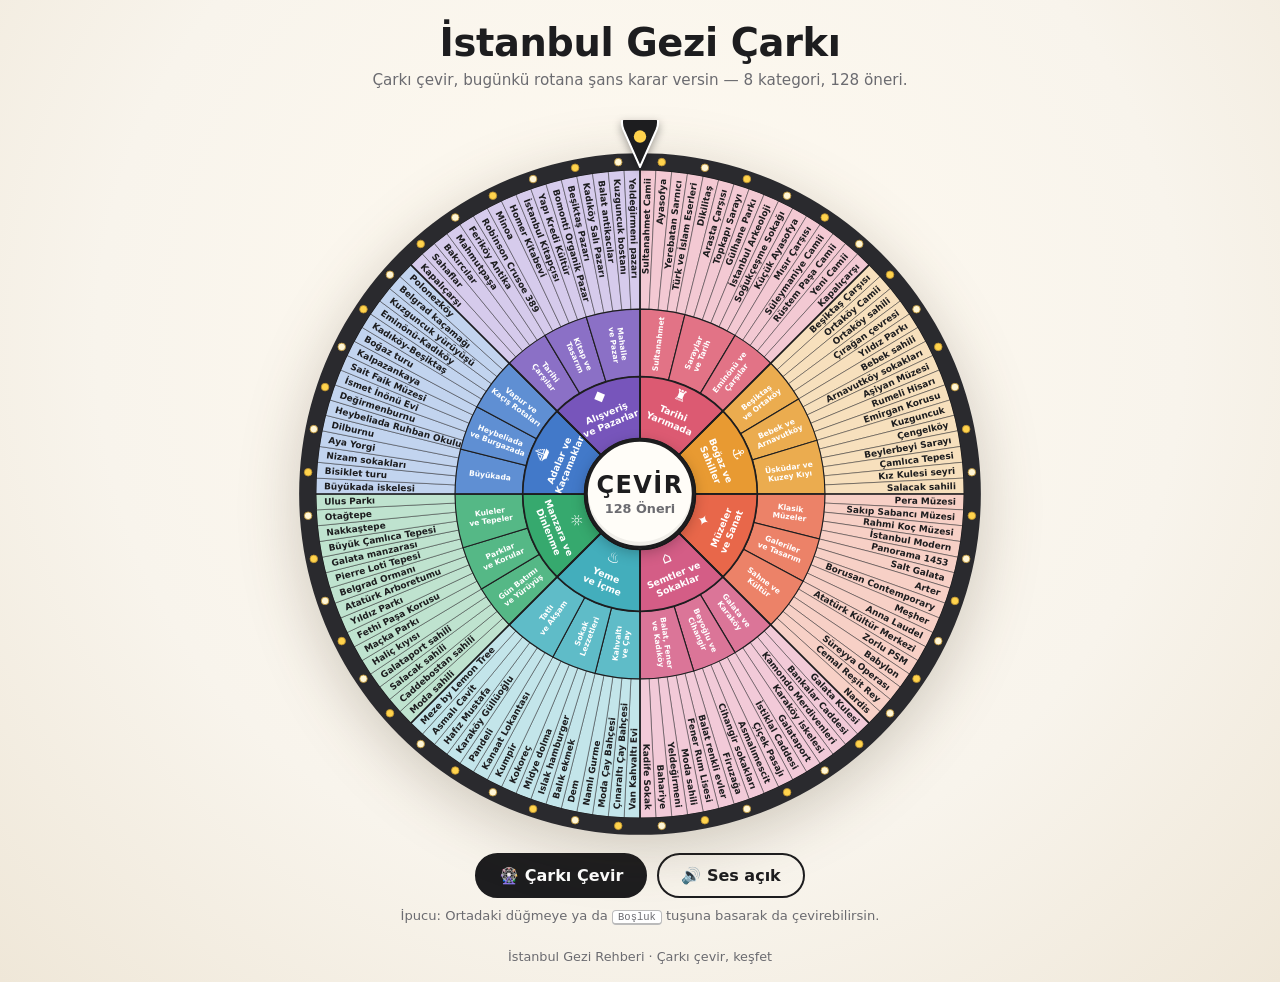
==== index.html @ 3b5f27ec "İstanbul gezi rehberini çevrilebilir çarka dönüştür Görseldeki 128 öneri (8 kategori, 24 alt kategor" ====
<!doctype html>
<html lang="tr">
<head>
  <meta charset="utf-8">
  <meta name="viewport" content="width=device-width, initial-scale=1">
  <title>İstanbul Gezi Çarkı</title>
  <meta name="description" content="Çarkı çevir, İstanbul'da bugün nereye gideceğine şans karar versin. 128 öneri, 8 kategori.">
  <link rel="icon" href="data:image/svg+xml,<svg xmlns='http://www.w3.org/2000/svg' viewBox='0 0 100 100'><text y='.9em' font-size='90'>🎡</text></svg>">
  <link rel="stylesheet" href="style.css">
</head>
<body>
  <header>
    <h1>İstanbul Gezi Çarkı</h1>
    <p>Çarkı çevir, bugünkü rotana şans karar versin — 8 kategori, 128 öneri.</p>
  </header>

  <main>
    <div class="wheel-wrap" id="wheelWrap">
      <svg class="pointer" id="pointer" viewBox="0 0 60 70" aria-hidden="true">
        <path d="M30 68 L6 14 A26 26 0 1 1 54 14 Z" />
        <circle cx="30" cy="24" r="9" />
      </svg>
      <svg id="wheel" viewBox="0 0 1000 1000" role="img" aria-label="İstanbul gezi önerileri çarkı">
        <defs>
          <filter id="glow" x="-50%" y="-50%" width="200%" height="200%">
            <feGaussianBlur stdDeviation="6" result="b" />
            <feMerge><feMergeNode in="b" /><feMergeNode in="SourceGraphic" /></feMerge>
          </filter>
        </defs>
        <g id="rotor"></g>
        <g id="lights"></g>
      </svg>
      <button class="hub" id="spinBtn" type="button" aria-label="Çarkı çevir">
        <span class="hub-label">ÇEVİR</span>
        <span class="hub-sub">128 Öneri</span>
      </button>
    </div>

    <div class="controls">
      <button id="spinBtn2" class="primary" type="button">🎡 Çarkı Çevir</button>
      <button id="soundBtn" class="ghost" type="button" aria-pressed="true">🔊 Ses açık</button>
    </div>
    <p class="hint">İpucu: Ortadaki düğmeye ya da <kbd>Boşluk</kbd> tuşuna basarak da çevirebilirsin.</p>
  </main>

  <div class="modal" id="modal" hidden>
    <div class="card" role="dialog" aria-modal="true" aria-labelledby="resultItem">
      <div class="card-badge" id="resultIcon">★</div>
      <p class="card-kicker">🎉 Tebrikler! Bugünkü rotan:</p>
      <h2 id="resultItem">—</h2>
      <p class="card-path"><span id="resultCat"></span> › <span id="resultGroup"></span></p>
      <div class="card-actions">
        <a id="mapLink" class="ghost" target="_blank" rel="noopener">📍 Haritada aç</a>
        <button id="againBtn" class="primary" type="button">Tekrar çevir</button>
      </div>
      <button class="close" id="closeBtn" type="button" aria-label="Kapat">×</button>
    </div>
  </div>

  <canvas id="confetti" aria-hidden="true"></canvas>

  <footer>İstanbul Gezi Rehberi · Çarkı çevir, keşfet</footer>

  <script src="data.js"></script>
  <script src="app.js"></script>
</body>
</html>
---- style.css ----
:root {
  --bg: #f8f4ec;
  --ink: #1d1d1f;
  --muted: #6b6b70;
  --card: #fffdf8;
  --line: #1d1d1f;
  --accent: #dc5a72;
}

* { box-sizing: border-box; }

html, body { margin: 0; }

body {
  min-height: 100vh;
  background: radial-gradient(circle at 50% 35%, #fffaf0 0%, var(--bg) 60%, #efe7d8 100%);
  color: var(--ink);
  font-family: "DejaVu Sans", "Segoe UI", system-ui, -apple-system, sans-serif;
  display: flex;
  flex-direction: column;
  align-items: center;
  overflow-x: hidden;
}

header { text-align: center; padding: 20px 16px 4px; }
header h1 { margin: 0; font-size: clamp(1.6rem, 4vw, 2.4rem); letter-spacing: -.01em; }
header p { margin: 6px 0 0; color: var(--muted); font-size: .95rem; }

main {
  width: 100%;
  display: flex;
  flex-direction: column;
  align-items: center;
  padding: 12px 16px 8px;
}

.wheel-wrap {
  position: relative;
  width: min(94vw, calc(100vh - 210px), 860px);
  min-width: 280px;
  aspect-ratio: 1;
  margin-top: 3.5%;
}

#wheel {
  width: 100%;
  height: 100%;
  display: block;
  filter: drop-shadow(0 14px 30px rgba(60, 40, 20, .22));
  user-select: none;
}

#wheel text { pointer-events: none; font-family: inherit; }

.seg { transition: opacity .35s ease, filter .35s ease; }
#wheel.done .seg { opacity: .35; }
#wheel.done .seg.win { opacity: 1; }
#wheel.done .seg-item.win {
  filter: url(#glow);
  animation: pulse 0.9s ease-in-out infinite alternate;
}
#wheel.done .seg-item.win path { stroke: #fff; stroke-width: 3; fill: var(--win, #dc5a72); }
#wheel.done .seg-item.win .t-item { fill: #fff; }

@keyframes pulse {
  from { opacity: 1; }
  to { opacity: .72; }
}

.light { fill: #fff6d6; stroke: #b98f2d; stroke-width: 1.2; }
.light.on { fill: #ffd34d; }
#wheel.done .light { animation: blink .5s steps(1) infinite; }
#wheel.done .light:nth-child(odd) { animation-delay: .25s; }
@keyframes blink { 50% { fill: #fff6d6; } 0% { fill: #ffd34d; } }

.pointer {
  position: absolute;
  top: -4.2%;
  left: 50%;
  width: 6%;
  transform: translateX(-50%);
  transform-origin: 50% 35%;
  z-index: 3;
  filter: drop-shadow(0 3px 4px rgba(0, 0, 0, .35));
}
.pointer path { fill: var(--ink); stroke: #fff; stroke-width: 3; }
.pointer circle { fill: #ffd34d; }
.pointer.tick { animation: tick .12s ease-out; }
@keyframes tick {
  0% { transform: translateX(-50%) rotate(0deg); }
  40% { transform: translateX(-50%) rotate(-20deg); }
  100% { transform: translateX(-50%) rotate(0deg); }
}

.hub {
  position: absolute;
  top: 50%; left: 50%;
  width: 16%; height: 16%;
  transform: translate(-50%, -50%);
  border-radius: 50%;
  border: 3px solid var(--line);
  background: var(--card);
  color: var(--ink);
  cursor: pointer;
  display: flex;
  flex-direction: column;
  align-items: center;
  justify-content: center;
  gap: 2px;
  font: inherit;
  box-shadow: 0 4px 14px rgba(0, 0, 0, .25), inset 0 -4px 0 rgba(0, 0, 0, .06);
  transition: transform .15s ease, box-shadow .15s ease;
  z-index: 2;
}
.hub:hover:not(:disabled) { transform: translate(-50%, -50%) scale(1.06); }
.hub:active:not(:disabled) { transform: translate(-50%, -50%) scale(.97); }
.hub:disabled { cursor: progress; }
.hub-label { font-weight: 800; font-size: clamp(.8rem, 2.6vw, 1.5rem); letter-spacing: .06em; }
.hub-sub { font-size: clamp(.5rem, 1.3vw, .8rem); color: var(--muted); font-weight: 600; }

.controls { display: flex; gap: 10px; margin-top: 14px; flex-wrap: wrap; justify-content: center; }

button.primary, a.primary, button.ghost, a.ghost {
  font: inherit;
  font-weight: 700;
  border-radius: 999px;
  padding: 11px 22px;
  cursor: pointer;
  text-decoration: none;
  display: inline-flex;
  align-items: center;
  gap: 6px;
  transition: transform .12s ease, background .2s ease;
}
.primary { background: var(--ink); color: #fff; border: 2px solid var(--ink); }
.primary:hover:not(:disabled) { transform: translateY(-1px); background: #333; }
.primary:disabled { opacity: .5; cursor: progress; }
.ghost { background: transparent; color: var(--ink); border: 2px solid var(--ink); }
.ghost:hover { background: rgba(0, 0, 0, .05); }

.hint { color: var(--muted); font-size: .82rem; margin: 10px 0 0; text-align: center; }
kbd { border: 1px solid #bbb; border-bottom-width: 2px; border-radius: 4px; padding: 0 5px; background: #fff; font-size: .8em; }

.modal {
  position: fixed; inset: 0;
  background: rgba(20, 15, 10, .45);
  display: flex; align-items: center; justify-content: center;
  padding: 16px;
  z-index: 10;
  animation: fade .25s ease;
}
.modal[hidden] { display: none; }
@keyframes fade { from { opacity: 0; } }

.card {
  position: relative;
  background: var(--card);
  border-radius: 22px;
  border: 3px solid var(--accent);
  padding: 34px 26px 24px;
  max-width: 420px; width: 100%;
  text-align: center;
  box-shadow: 0 24px 60px rgba(0, 0, 0, .35);
  animation: pop .45s cubic-bezier(.2, 1.4, .4, 1);
}
@keyframes pop { from { transform: scale(.6); opacity: 0; } }

.card-badge {
  width: 64px; height: 64px;
  margin: -66px auto 10px;
  border-radius: 50%;
  background: var(--accent);
  color: #fff;
  font-size: 30px;
  display: flex; align-items: center; justify-content: center;
  border: 4px solid var(--card);
}
.card-kicker { margin: 0; color: var(--muted); font-weight: 600; }
.card h2 { margin: 8px 0 6px; font-size: clamp(1.5rem, 6vw, 2rem); color: var(--accent); line-height: 1.15; }
.card-path { margin: 0 0 20px; font-size: .92rem; color: var(--muted); }
.card-actions { display: flex; gap: 10px; justify-content: center; flex-wrap: wrap; }
.close {
  position: absolute; top: 8px; right: 12px;
  background: none; border: 0; font-size: 28px; line-height: 1;
  cursor: pointer; color: var(--muted);
}

#confetti { position: fixed; inset: 0; width: 100%; height: 100%; pointer-events: none; z-index: 20; }

footer { margin: auto 0 0; padding: 18px 16px; color: var(--muted); font-size: .8rem; }

@media (prefers-reduced-motion: reduce) {
  #wheel.done .seg-item.win, #wheel.done .light { animation: none; }
}
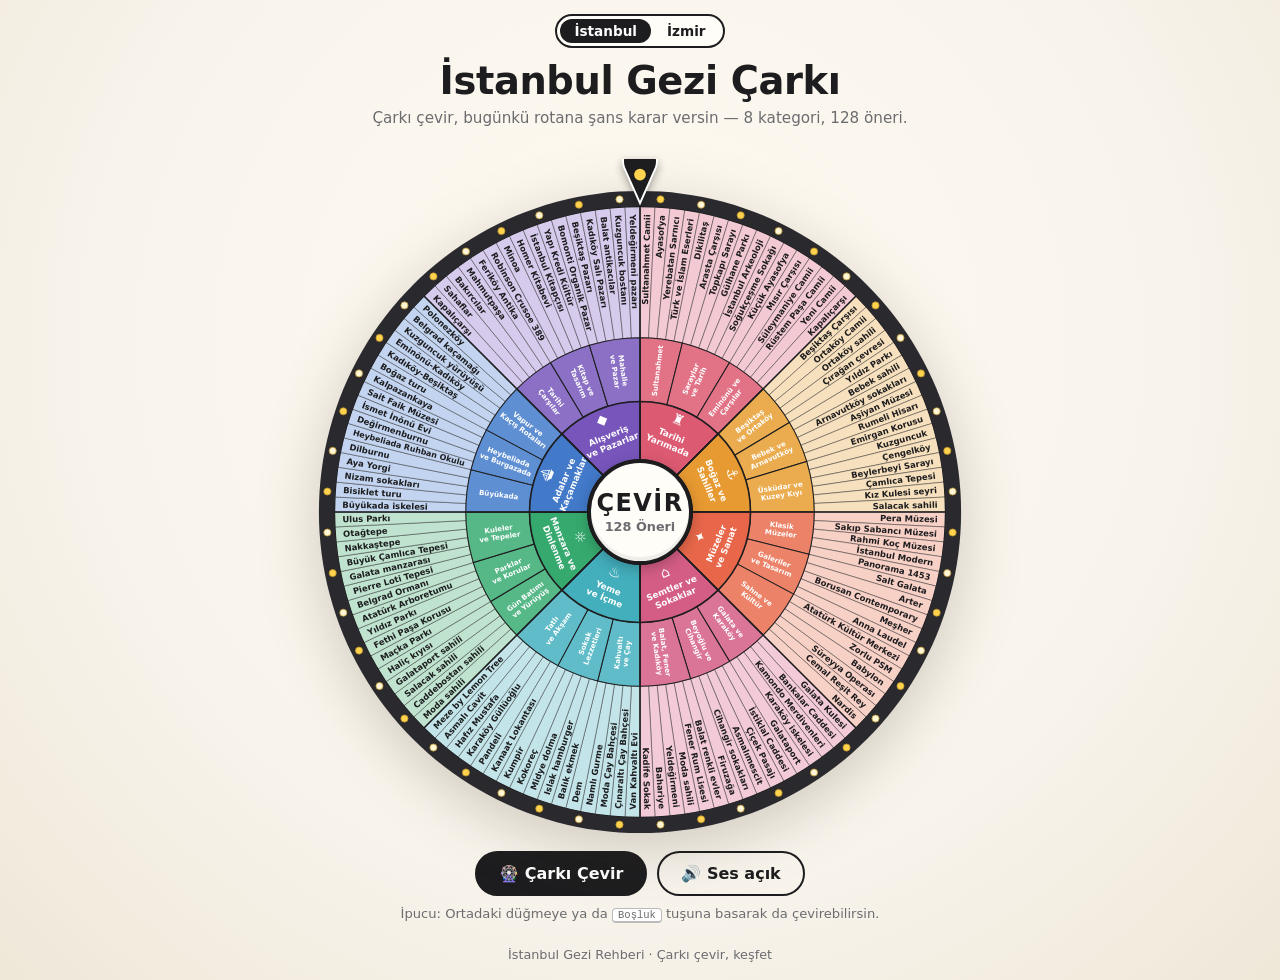
==== commit 02971206: "İzmir gezi çarkını ekle [skip ci] İzmir için araştırılan 128 öneri (8 kategori, 24 alt kategori) izm" ====
--- a/index.html
+++ b/index.html
@@ -10,6 +10,10 @@
 </head>
 <body>
   <header>
+    <nav class="cities" aria-label="Şehir seç">
+      <a href="./" aria-current="page">İstanbul</a>
+      <a href="izmir/">İzmir</a>
+    </nav>
     <h1>İstanbul Gezi Çarkı</h1>
     <p>Çarkı çevir, bugünkü rotana şans karar versin — 8 kategori, 128 öneri.</p>
   </header>
--- a/style.css
+++ b/style.css
@@ -22,9 +22,29 @@
   overflow-x: hidden;
 }
 
-header { text-align: center; padding: 20px 16px 4px; }
+header { text-align: center; padding: 14px 16px 4px; }
 header h1 { margin: 0; font-size: clamp(1.6rem, 4vw, 2.4rem); letter-spacing: -.01em; }
 header p { margin: 6px 0 0; color: var(--muted); font-size: .95rem; }
+
+.cities {
+  display: inline-flex;
+  gap: 2px;
+  margin-bottom: 10px;
+  padding: 3px;
+  border: 2px solid var(--ink);
+  border-radius: 999px;
+  background: var(--card);
+}
+.cities a {
+  padding: 4px 14px;
+  border-radius: 999px;
+  color: var(--ink);
+  font-size: .85rem;
+  font-weight: 700;
+  text-decoration: none;
+}
+.cities a:hover { background: rgba(0, 0, 0, .06); }
+.cities a[aria-current="page"] { background: var(--ink); color: #fff; }
 
 main {
   width: 100%;
@@ -36,7 +56,7 @@
 
 .wheel-wrap {
   position: relative;
-  width: min(94vw, calc(100vh - 210px), 860px);
+  width: min(94vw, calc(100vh - 250px), 860px);
   min-width: 280px;
   aspect-ratio: 1;
   margin-top: 3.5%;
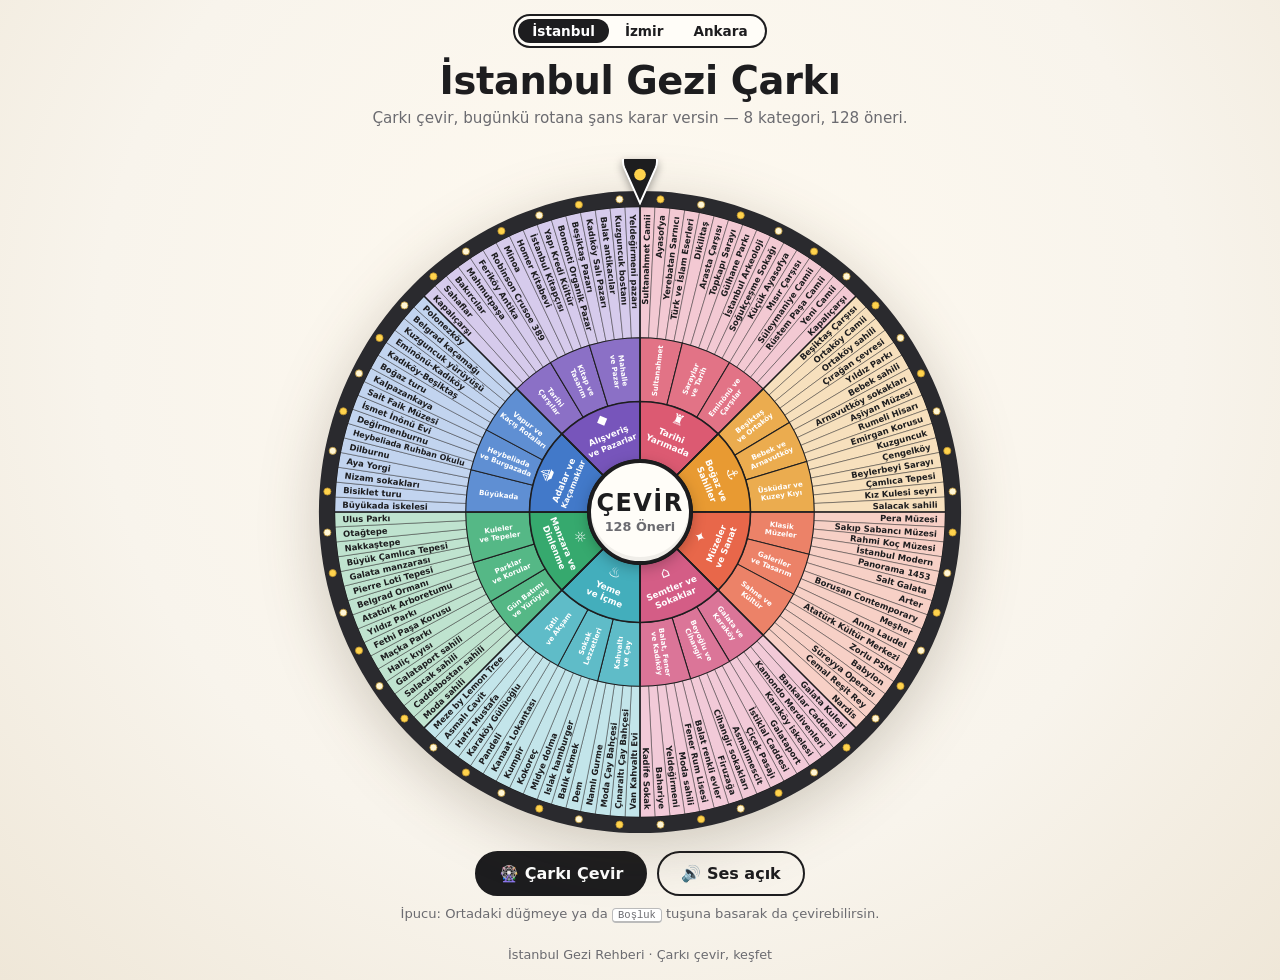
==== commit 878d3a7d: "Ankara gezi çarkını ekle Ankara Gezi Rehberi görselindeki 144 öneri (8 kategori, 24 alt kategori) an" ====
--- a/index.html
+++ b/index.html
@@ -13,6 +13,7 @@
     <nav class="cities" aria-label="Şehir seç">
       <a href="./" aria-current="page">İstanbul</a>
       <a href="izmir/">İzmir</a>
+      <a href="ankara/">Ankara</a>
     </nav>
     <h1>İstanbul Gezi Çarkı</h1>
     <p>Çarkı çevir, bugünkü rotana şans karar versin — 8 kategori, 128 öneri.</p>
